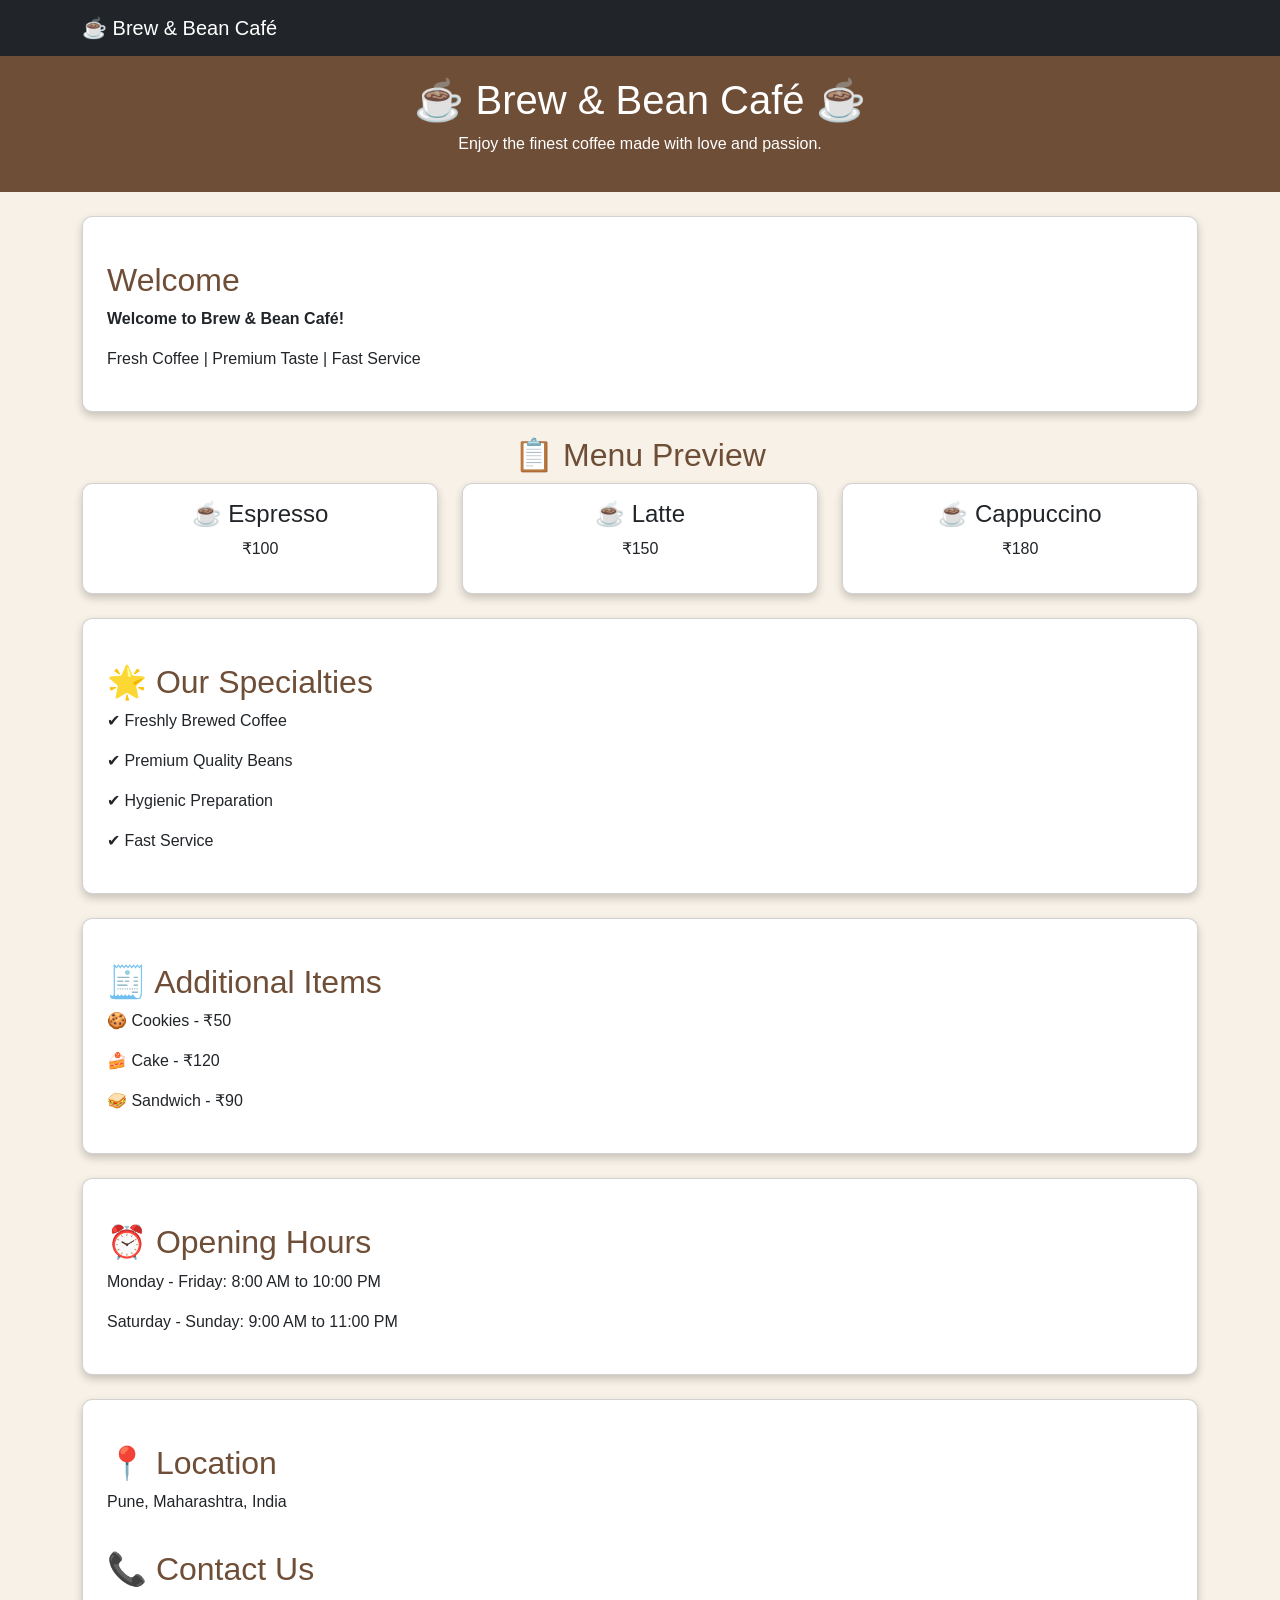
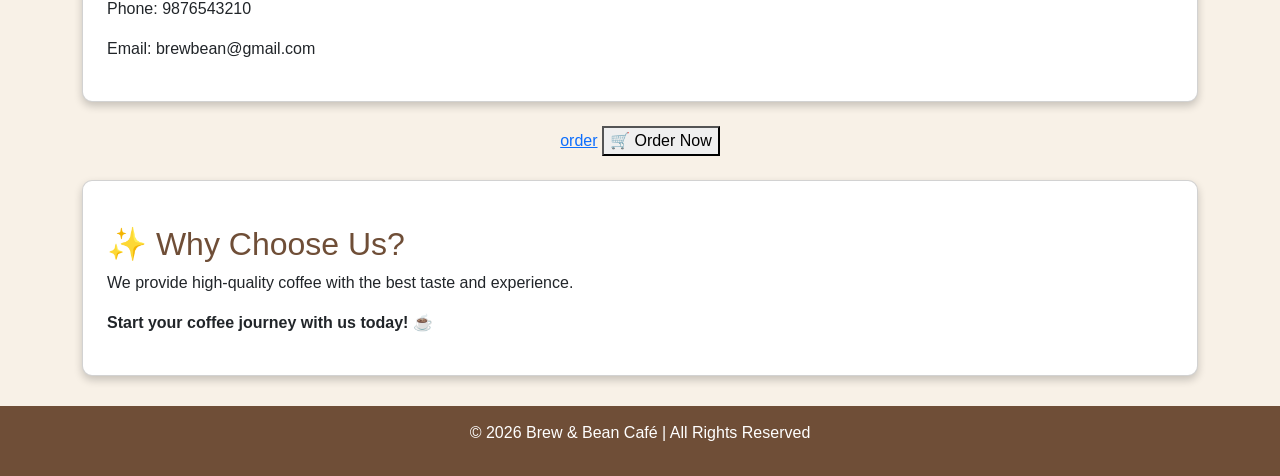
==== index.html @ bf6d7351 "Update index.html" ====
<!DOCTYPE html>
<html lang="en">
<head>
<meta charset="UTF-8">
<meta name="viewport" content="width=device-width, initial-scale=1.0">

<title>Brew & Bean Café</title>

<!-- Bootstrap Framework -->
<link href="https://cdn.jsdelivr.net/npm/bootstrap@5.3.2/dist/css/bootstrap.min.css" rel="stylesheet">

<style>

/* Internal CSS */

body{
    background-color:#f8f1e7;
    font-family:Arial, sans-serif;
}

header{
    background-color:#6f4e37;
    color:white;
    text-align:center;
    padding:20px;
}

h2{
    color:#6f4e37;
    margin-top:20px;
}

.card{
    box-shadow:0px 4px 8px rgba(0,0,0,0.2);
    border-radius:10px;
}

.btn-order{
    background-color:#6f4e37;
    color:white;
}

.btn-order:hover{
    background-color:#4b2e1f;
}

footer{
    background-color:#6f4e37;
    color:white;
    text-align:center;
    padding:15px;
    margin-top:30px;
}

</style>
</head>

<body>

<!-- Navbar -->
<nav class="navbar navbar-expand-lg navbar-dark bg-dark">
<div class="container">
<a class="navbar-brand" href="#">☕ Brew & Bean Café</a>
</div>
</nav>

<!-- Header -->
<header>
<h1>☕ Brew & Bean Café ☕</h1>
<p>Enjoy the finest coffee made with love and passion.</p>
</header>

<div class="container mt-4">

<!-- Welcome -->
<div class="card p-4 mb-4">
<h2>Welcome</h2>
<p><b>Welcome to Brew & Bean Café!</b></p>
<p>Fresh Coffee | Premium Taste | Fast Service</p>
</div>

<!-- Menu -->
<h2 class="text-center">📋 Menu Preview</h2>

<div class="row">

<div class="col-md-4">
<div class="card p-3 text-center">
<h4>☕ Espresso</h4>
<p>₹100</p>
</div>
</div>

<div class="col-md-4">
<div class="card p-3 text-center">
<h4>☕ Latte</h4>
<p>₹150</p>
</div>
</div>

<div class="col-md-4">
<div class="card p-3 text-center">
<h4>☕ Cappuccino</h4>
<p>₹180</p>
</div>
</div>

</div>

<!-- Specialties -->
<div class="card p-4 mt-4">
<h2>🌟 Our Specialties</h2>
<p>✔ Freshly Brewed Coffee</p>
<p>✔ Premium Quality Beans</p>
<p>✔ Hygienic Preparation</p>
<p>✔ Fast Service</p>
</div>

<!-- Additional Items -->
<div class="card p-4 mt-4">
<h2>🧾 Additional Items</h2>
<p>🍪 Cookies - ₹50</p>
<p>🍰 Cake - ₹120</p>
<p>🥪 Sandwich - ₹90</p>
</div>

<!-- Opening Hours -->
<div class="card p-4 mt-4">
<h2>⏰ Opening Hours</h2>
<p>Monday - Friday: 8:00 AM to 10:00 PM</p>
<p>Saturday - Sunday: 9:00 AM to 11:00 PM</p>
</div>

<!-- Contact -->
<div class="card p-4 mt-4">
<h2>📍 Location</h2>
<p>Pune, Maharashtra, India</p>

<h2>📞 Contact Us</h2>
<p>Phone: 9876543210</p>
<p>Email: brewbean@gmail.com</p>
</div>

<!-- Order Button -->
<div class="text-center mt-4">
<a href ="order.html">order</a>
<button a herf= "order.html">🛒 Order Now</button>
</a>
</div>

<!-- Why Choose -->
<div class="card p-4 mt-4">
<h2>✨ Why Choose Us?</h2>
<p>We provide high-quality coffee with the best taste and experience.</p>
<p><b>Start your coffee journey with us today! ☕</b></p>
</div>

</div>

<!-- Footer -->
<footer>
<p>© 2026 Brew & Bean Café | All Rights Reserved</p>
</footer>

</body>
</html>
</html>
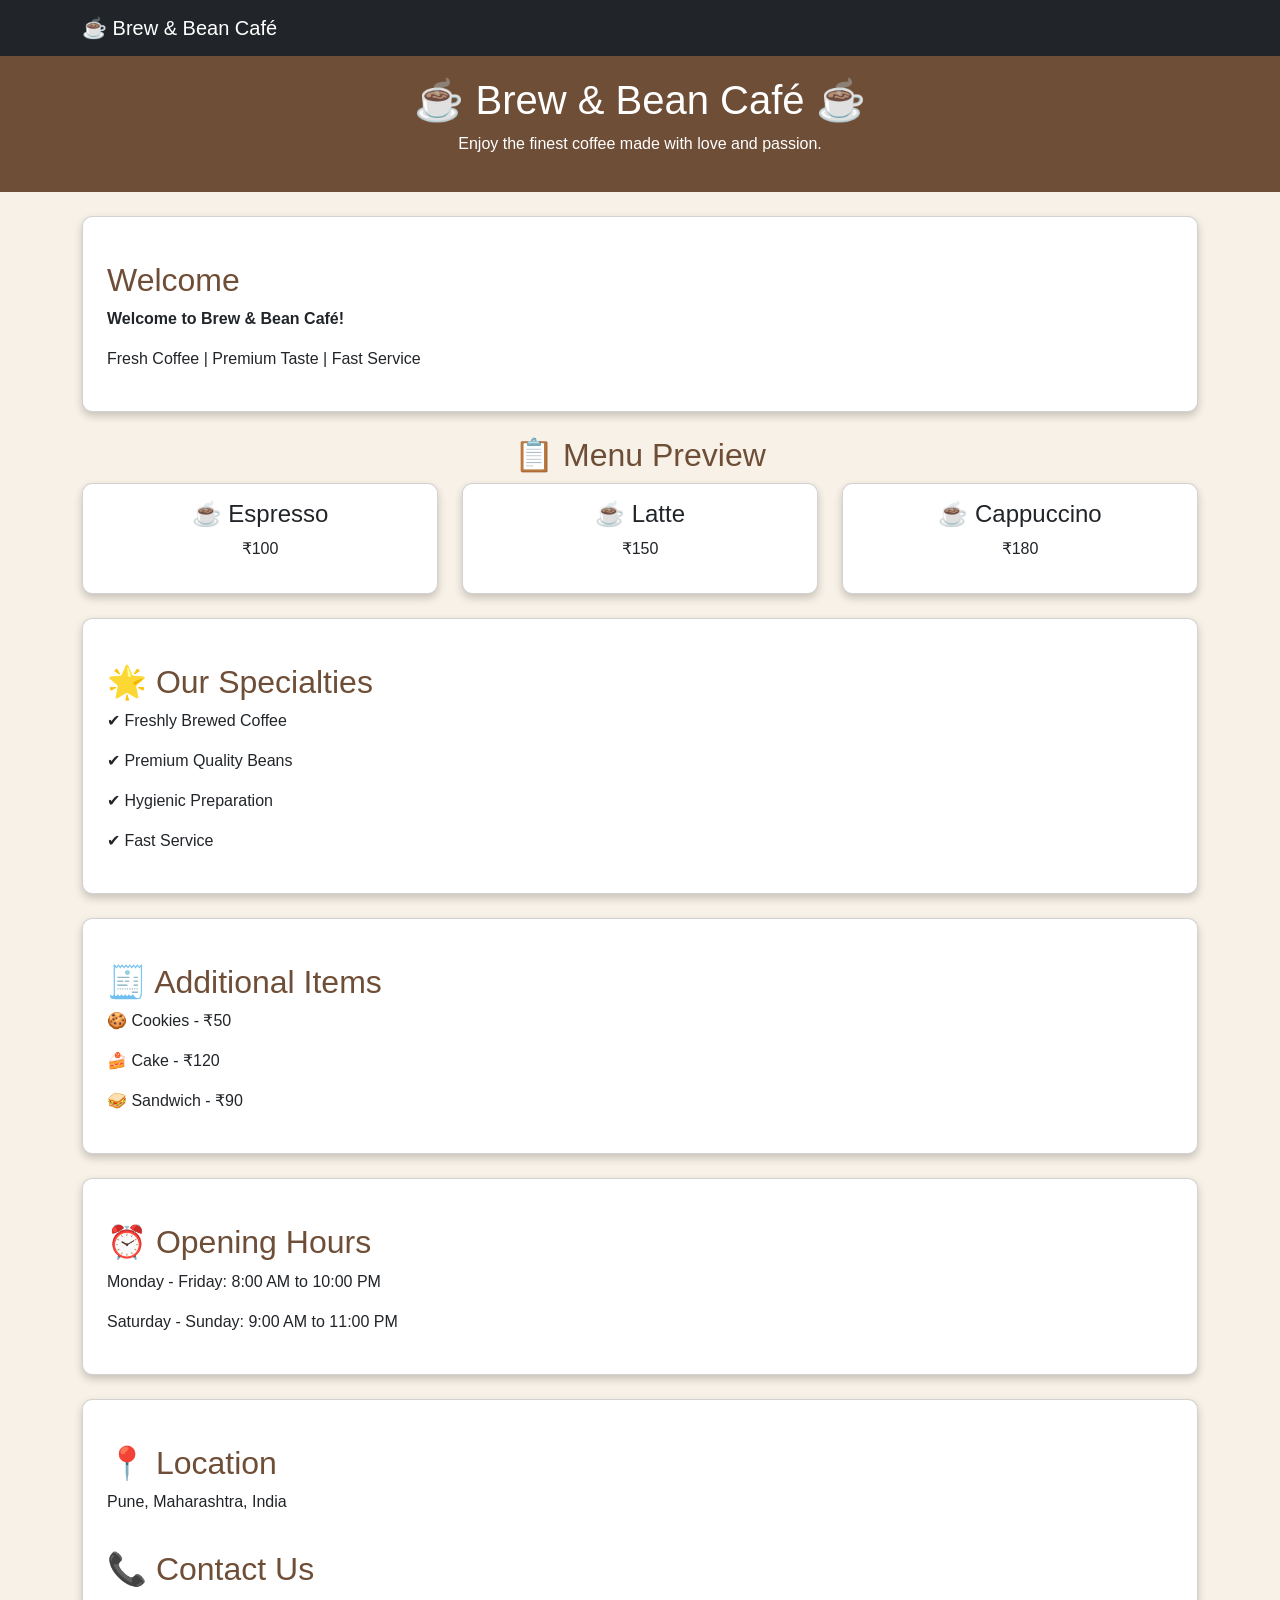
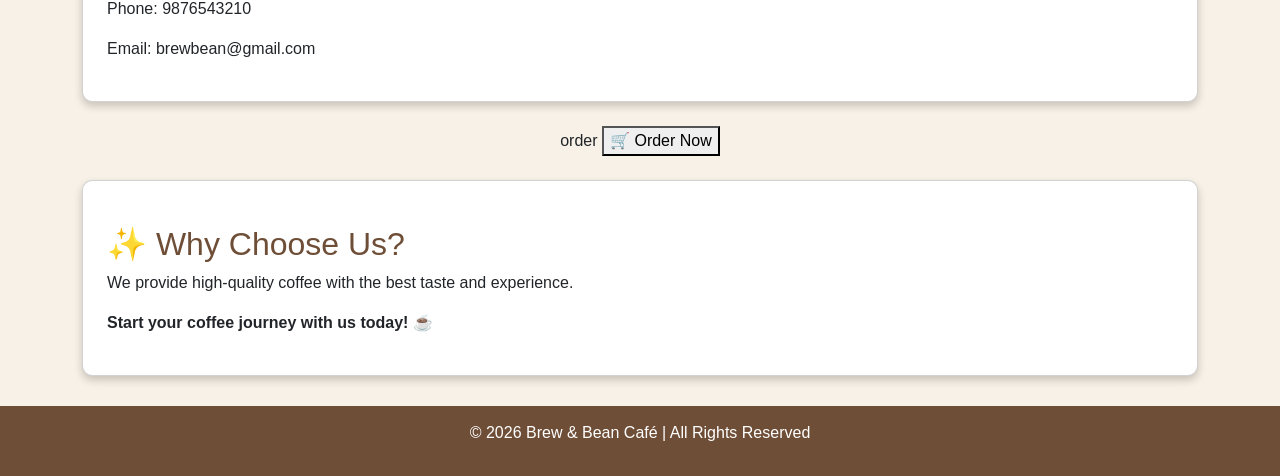
==== commit f025b193: "Update index.html" ====
--- a/index.html
+++ b/index.html
@@ -143,7 +143,7 @@
 
 <!-- Order Button -->
 <div class="text-center mt-4">
-<a href ="order.html">order</a>
+<link href ="order.html">order</a>
 <button a herf= "order.html">🛒 Order Now</button>
 </a>
 </div>
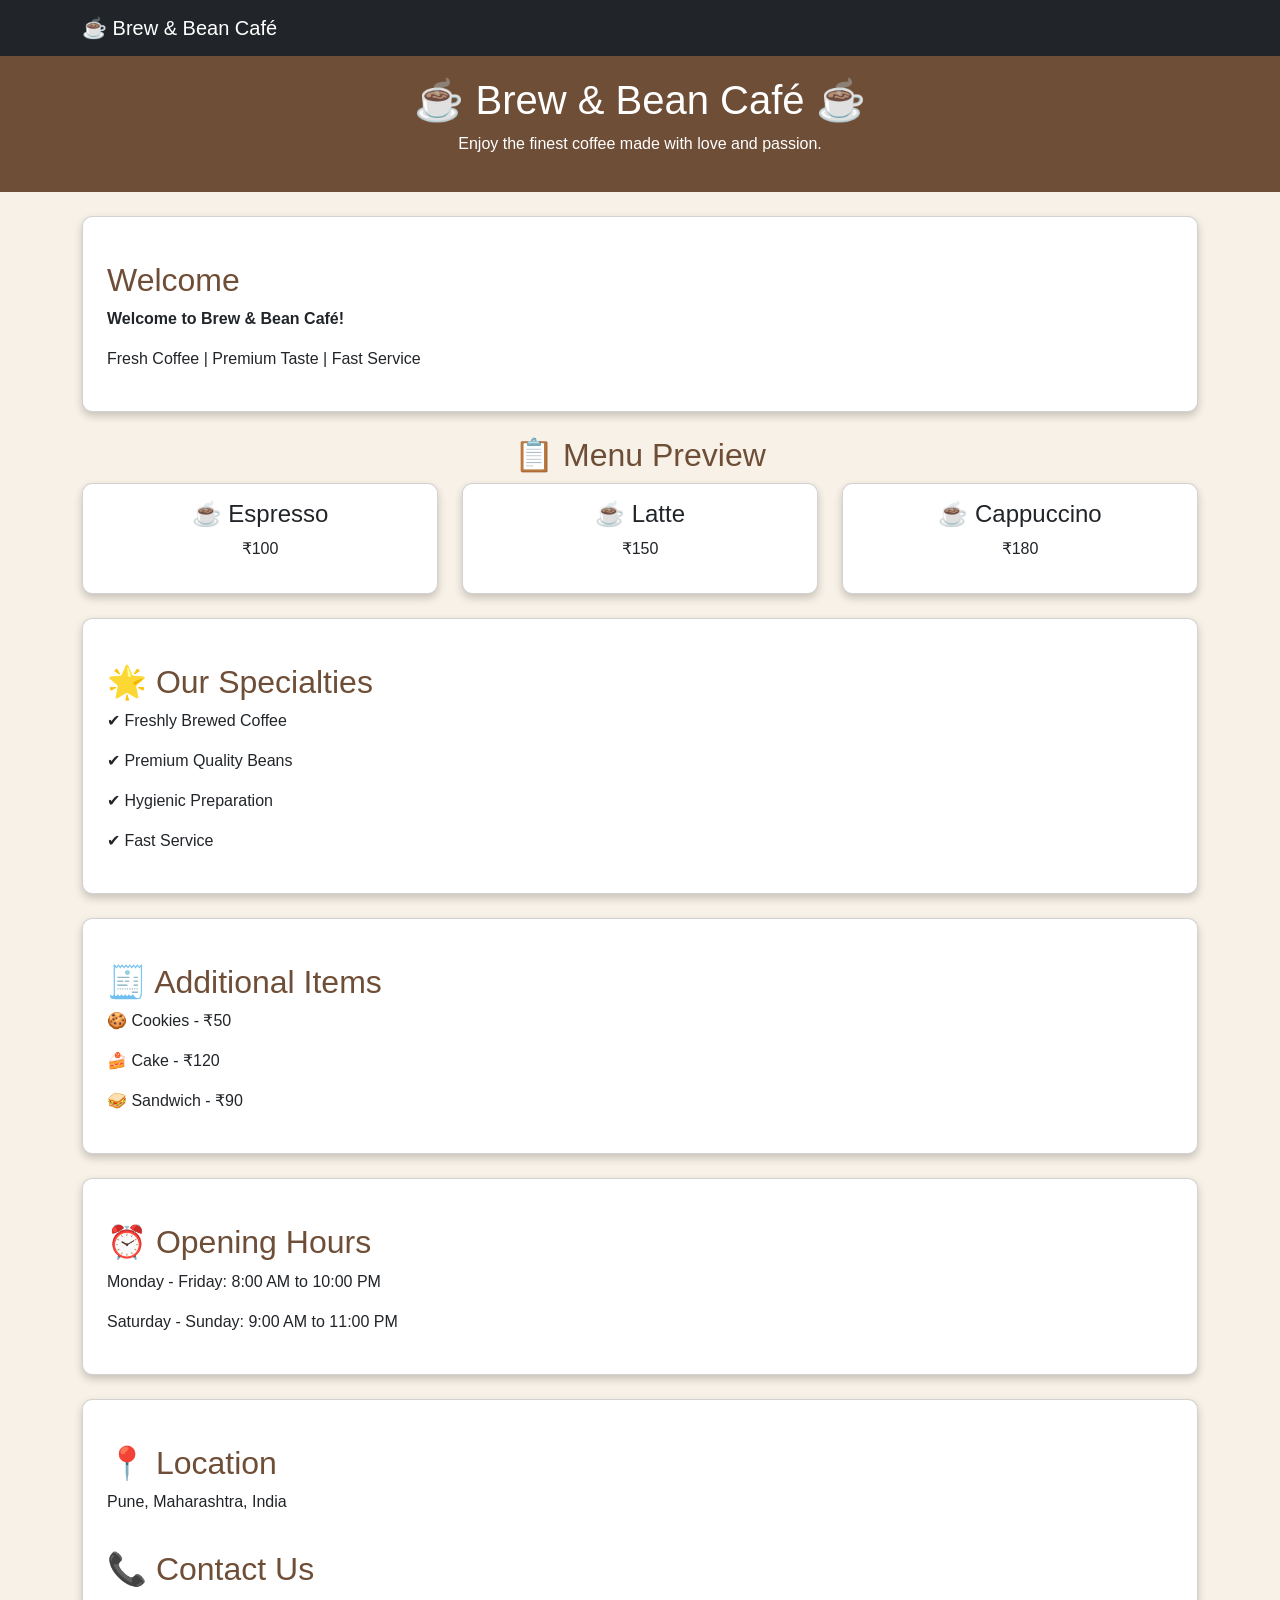
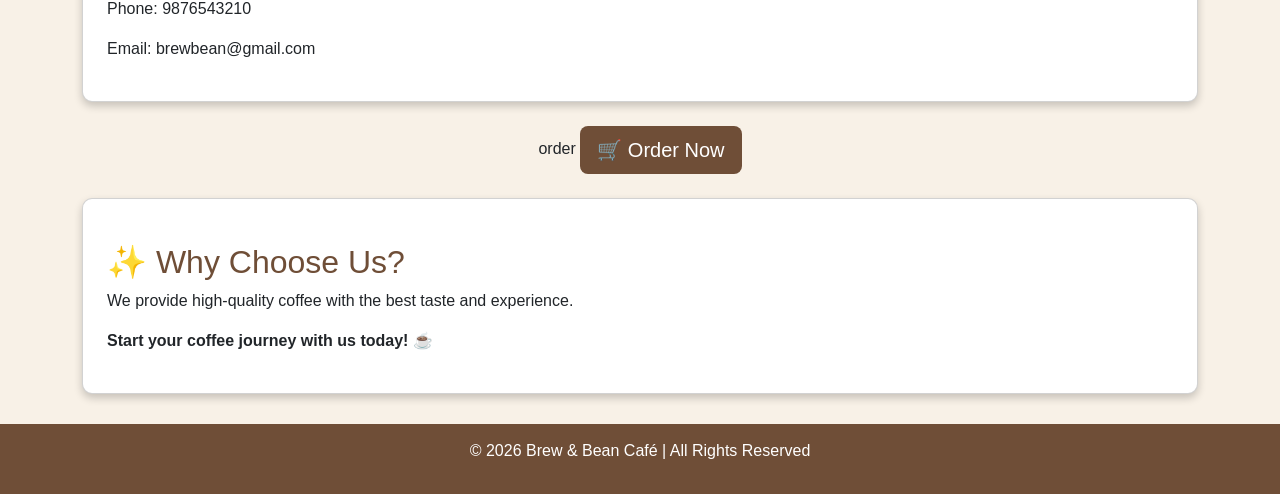
==== commit 2efc137e: "Update index.html" ====
--- a/index.html
+++ b/index.html
@@ -144,7 +144,8 @@
 <!-- Order Button -->
 <div class="text-center mt-4">
 <link href ="order.html">order</a>
-<button a herf= "order.html">🛒 Order Now</button>
+
+ <button class="btn btn-order btn-lg">🛒 Order Now</button>
 </a>
 </div>
 
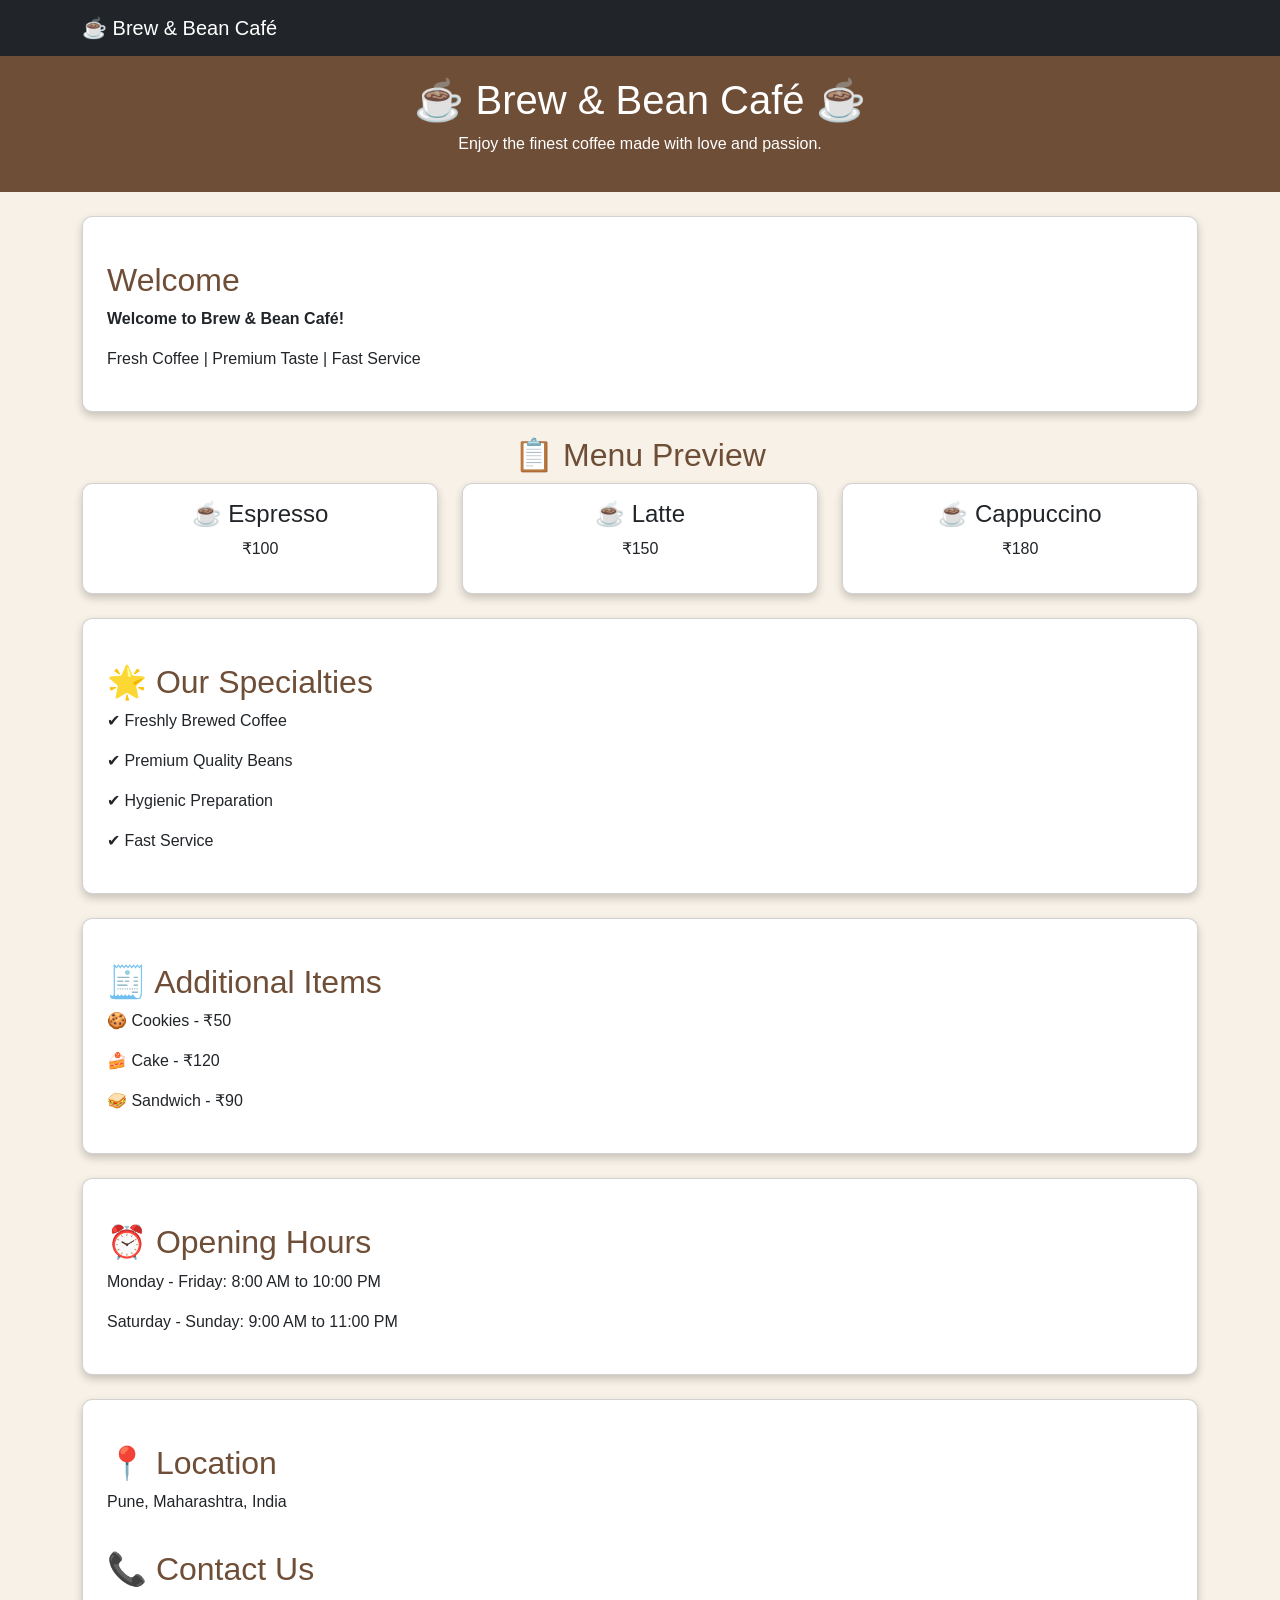
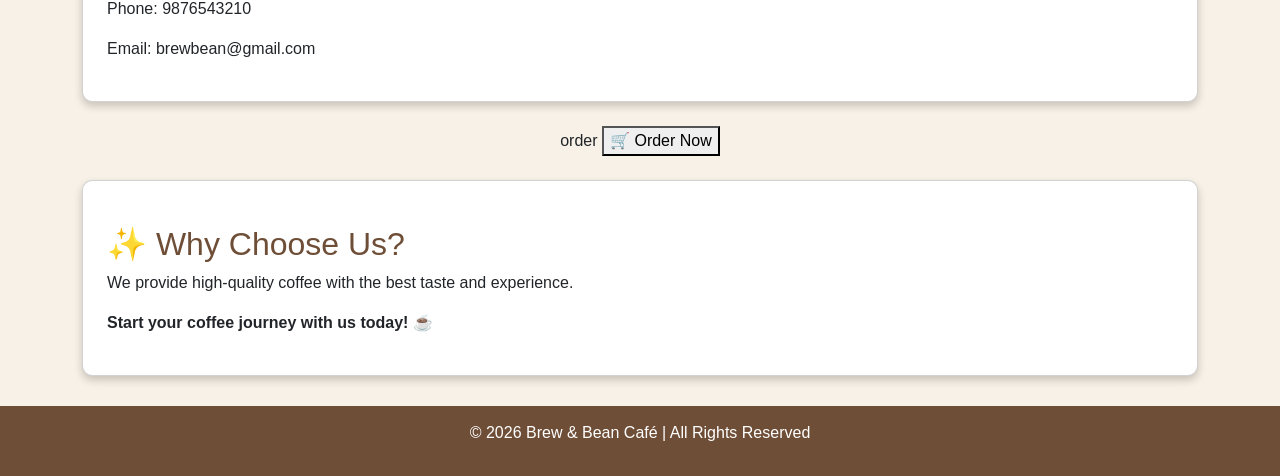
==== commit 28663faa: "Update index.html" ====
--- a/index.html
+++ b/index.html
@@ -144,8 +144,8 @@
 <!-- Order Button -->
 <div class="text-center mt-4">
 <link href ="order.html">order</a>
-
- <button class="btn btn-order btn-lg">🛒 Order Now</button>
+<button a herf= "order.html">🛒 Order Now</button>
+ 
 </a>
 </div>
 
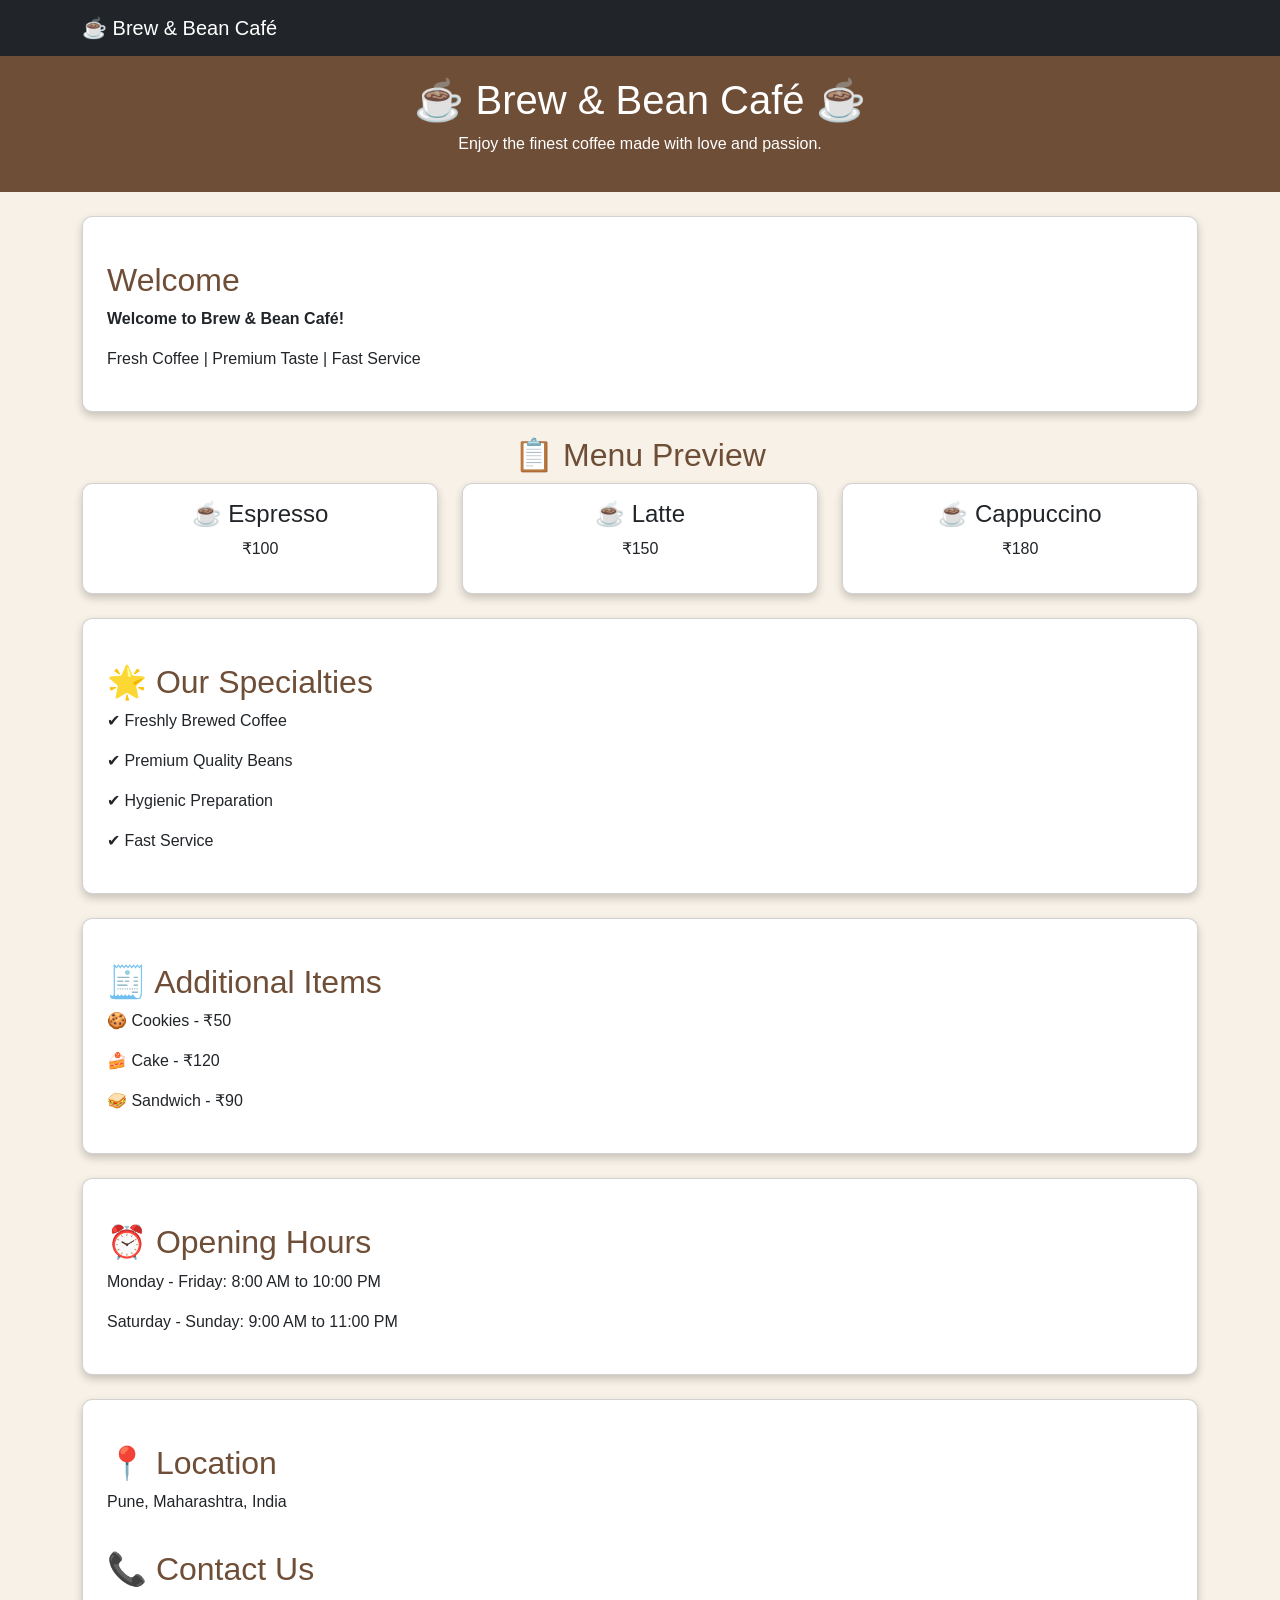
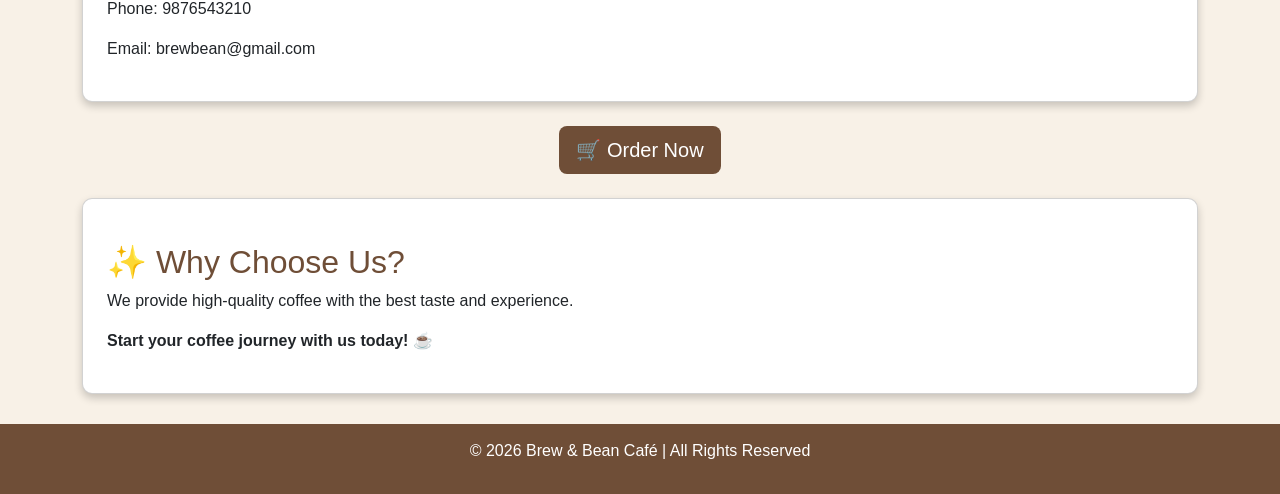
==== commit 1f21f065: "Add files via upload" ====
--- a/index.html
+++ b/index.html
@@ -143,9 +143,8 @@
 
 <!-- Order Button -->
 <div class="text-center mt-4">
-<link href ="order.html">order</a>
-<button a herf= "order.html">🛒 Order Now</button>
- 
+<a href="order.html">
+<button class="btn btn-order btn-lg">🛒 Order Now</button>
 </a>
 </div>
 
@@ -165,4 +164,4 @@
 
 </body>
 </html>
-</html>
+</html>
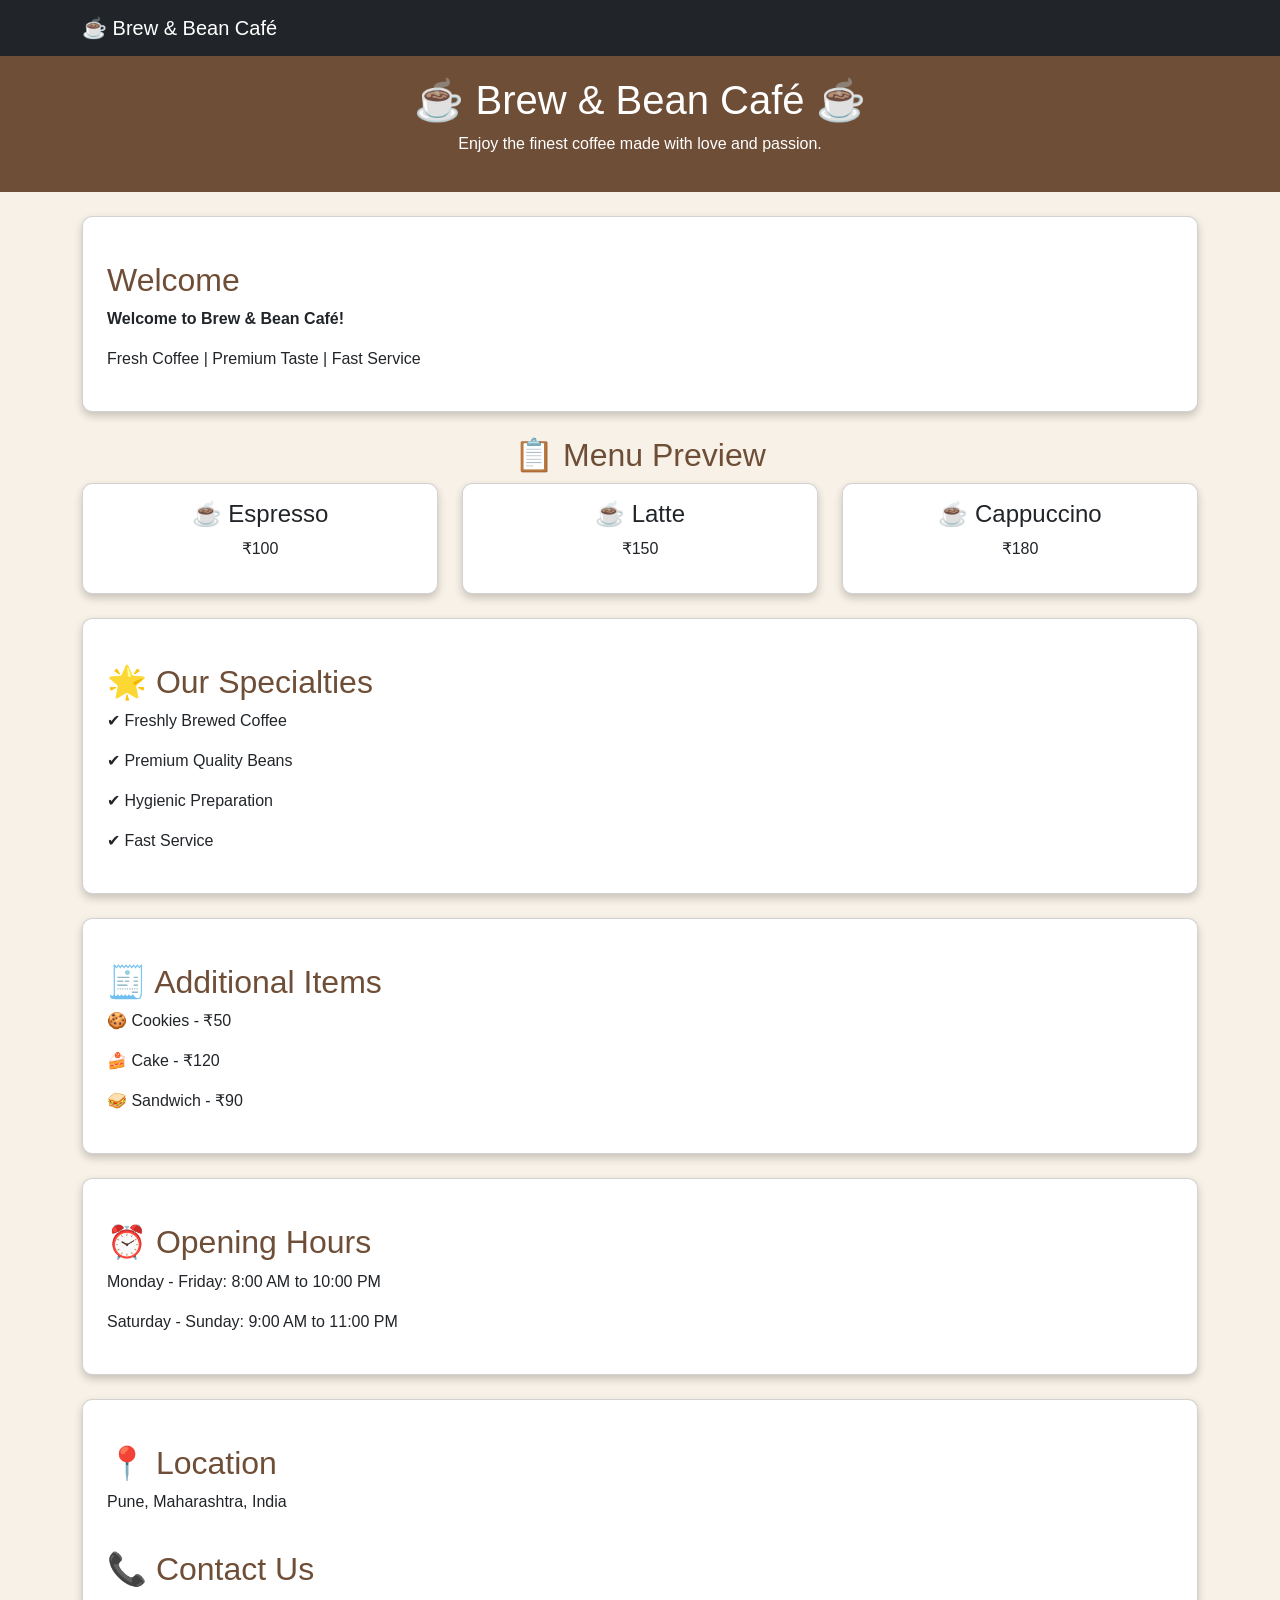
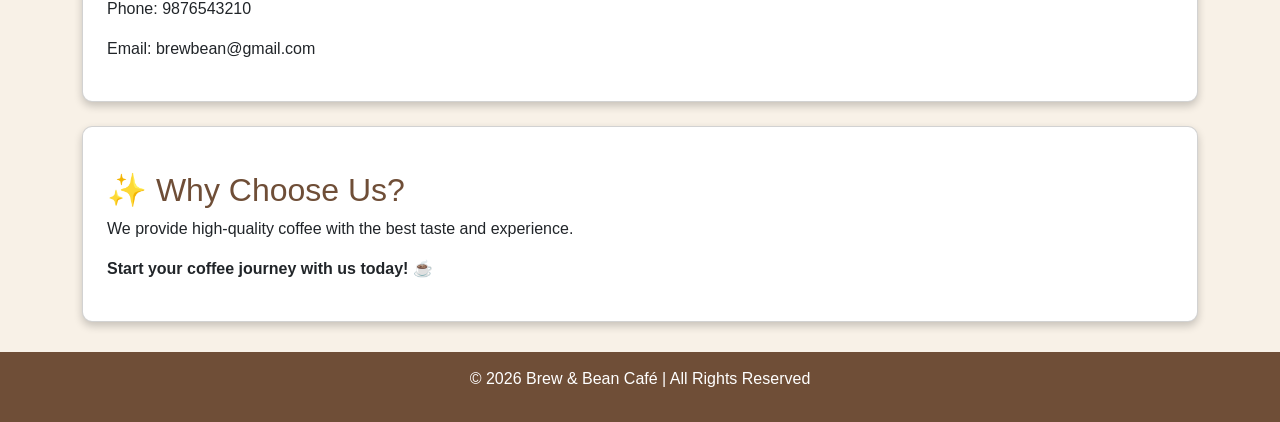
==== commit 8ebe63e8: "Update index.html" ====
--- a/index.html
+++ b/index.html
@@ -143,8 +143,8 @@
 
 <!-- Order Button -->
 <div class="text-center mt-4">
-<a href="order.html">
-<button class="btn btn-order btn-lg">🛒 Order Now</button>
+<a href="1188.html">
+
 </a>
 </div>
 
@@ -164,4 +164,4 @@
 
 </body>
 </html>
-</html>+</html>
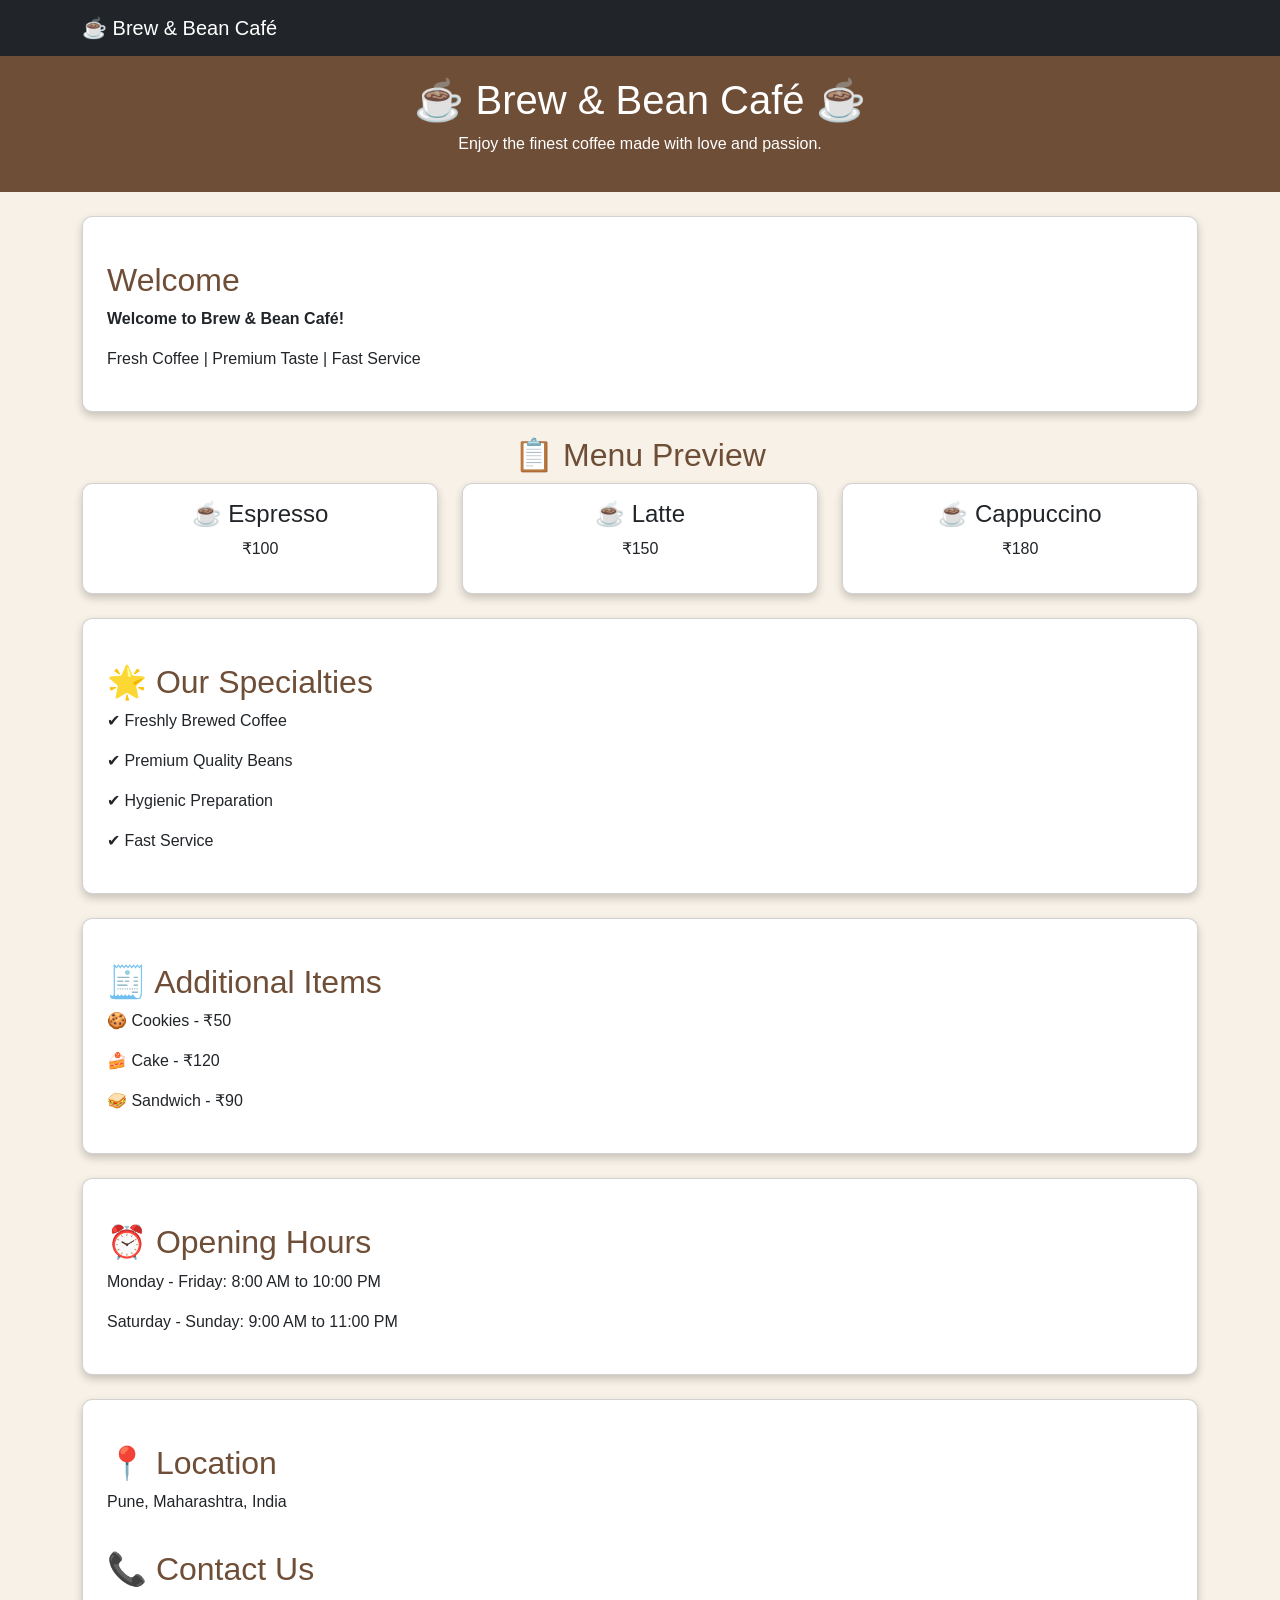
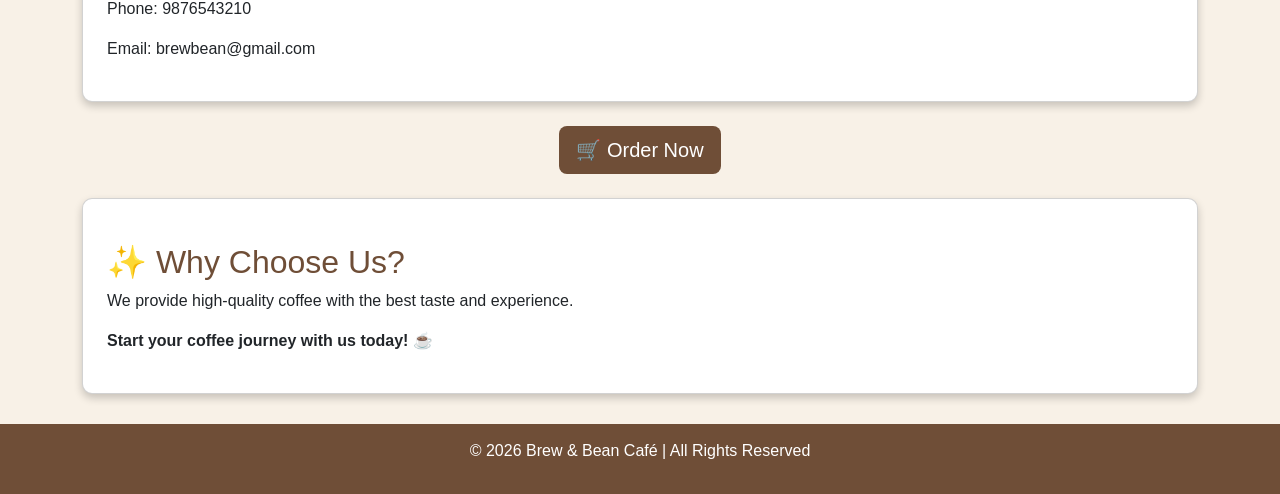
==== commit d9e09575: "Rename 1.html to index.html" ====
--- a/index.html
+++ b/index.html
@@ -6,44 +6,34 @@
 
 <title>Brew & Bean Café</title>
 
-<!-- Bootstrap Framework -->
 <link href="https://cdn.jsdelivr.net/npm/bootstrap@5.3.2/dist/css/bootstrap.min.css" rel="stylesheet">
 
 <style>
-
-/* Internal CSS */
-
 body{
     background-color:#f8f1e7;
     font-family:Arial, sans-serif;
 }
-
 header{
     background-color:#6f4e37;
     color:white;
     text-align:center;
     padding:20px;
 }
-
 h2{
     color:#6f4e37;
     margin-top:20px;
 }
-
 .card{
     box-shadow:0px 4px 8px rgba(0,0,0,0.2);
     border-radius:10px;
 }
-
 .btn-order{
     background-color:#6f4e37;
     color:white;
 }
-
 .btn-order:hover{
     background-color:#4b2e1f;
 }
-
 footer{
     background-color:#6f4e37;
     color:white;
@@ -51,20 +41,17 @@
     padding:15px;
     margin-top:30px;
 }
-
 </style>
 </head>
 
 <body>
 
-<!-- Navbar -->
-<nav class="navbar navbar-expand-lg navbar-dark bg-dark">
+<nav class="navbar navbar-dark bg-dark">
 <div class="container">
 <a class="navbar-brand" href="#">☕ Brew & Bean Café</a>
 </div>
 </nav>
 
-<!-- Header -->
 <header>
 <h1>☕ Brew & Bean Café ☕</h1>
 <p>Enjoy the finest coffee made with love and passion.</p>
@@ -72,18 +59,15 @@
 
 <div class="container mt-4">
 
-<!-- Welcome -->
 <div class="card p-4 mb-4">
 <h2>Welcome</h2>
 <p><b>Welcome to Brew & Bean Café!</b></p>
 <p>Fresh Coffee | Premium Taste | Fast Service</p>
 </div>
 
-<!-- Menu -->
 <h2 class="text-center">📋 Menu Preview</h2>
 
 <div class="row">
-
 <div class="col-md-4">
 <div class="card p-3 text-center">
 <h4>☕ Espresso</h4>
@@ -104,10 +88,8 @@
 <p>₹180</p>
 </div>
 </div>
-
 </div>
 
-<!-- Specialties -->
 <div class="card p-4 mt-4">
 <h2>🌟 Our Specialties</h2>
 <p>✔ Freshly Brewed Coffee</p>
@@ -116,7 +98,6 @@
 <p>✔ Fast Service</p>
 </div>
 
-<!-- Additional Items -->
 <div class="card p-4 mt-4">
 <h2>🧾 Additional Items</h2>
 <p>🍪 Cookies - ₹50</p>
@@ -124,14 +105,12 @@
 <p>🥪 Sandwich - ₹90</p>
 </div>
 
-<!-- Opening Hours -->
 <div class="card p-4 mt-4">
 <h2>⏰ Opening Hours</h2>
 <p>Monday - Friday: 8:00 AM to 10:00 PM</p>
 <p>Saturday - Sunday: 9:00 AM to 11:00 PM</p>
 </div>
 
-<!-- Contact -->
 <div class="card p-4 mt-4">
 <h2>📍 Location</h2>
 <p>Pune, Maharashtra, India</p>
@@ -141,14 +120,13 @@
 <p>Email: brewbean@gmail.com</p>
 </div>
 
-<!-- Order Button -->
+<!-- FIXED BUTTON -->
 <div class="text-center mt-4">
-<a href="1188.html">
-
+<a href="order.html">
+<button class="btn btn-order btn-lg">🛒 Order Now</button>
 </a>
 </div>
 
-<!-- Why Choose -->
 <div class="card p-4 mt-4">
 <h2>✨ Why Choose Us?</h2>
 <p>We provide high-quality coffee with the best taste and experience.</p>
@@ -157,11 +135,9 @@
 
 </div>
 
-<!-- Footer -->
 <footer>
 <p>© 2026 Brew & Bean Café | All Rights Reserved</p>
 </footer>
 
 </body>
 </html>
-</html>
